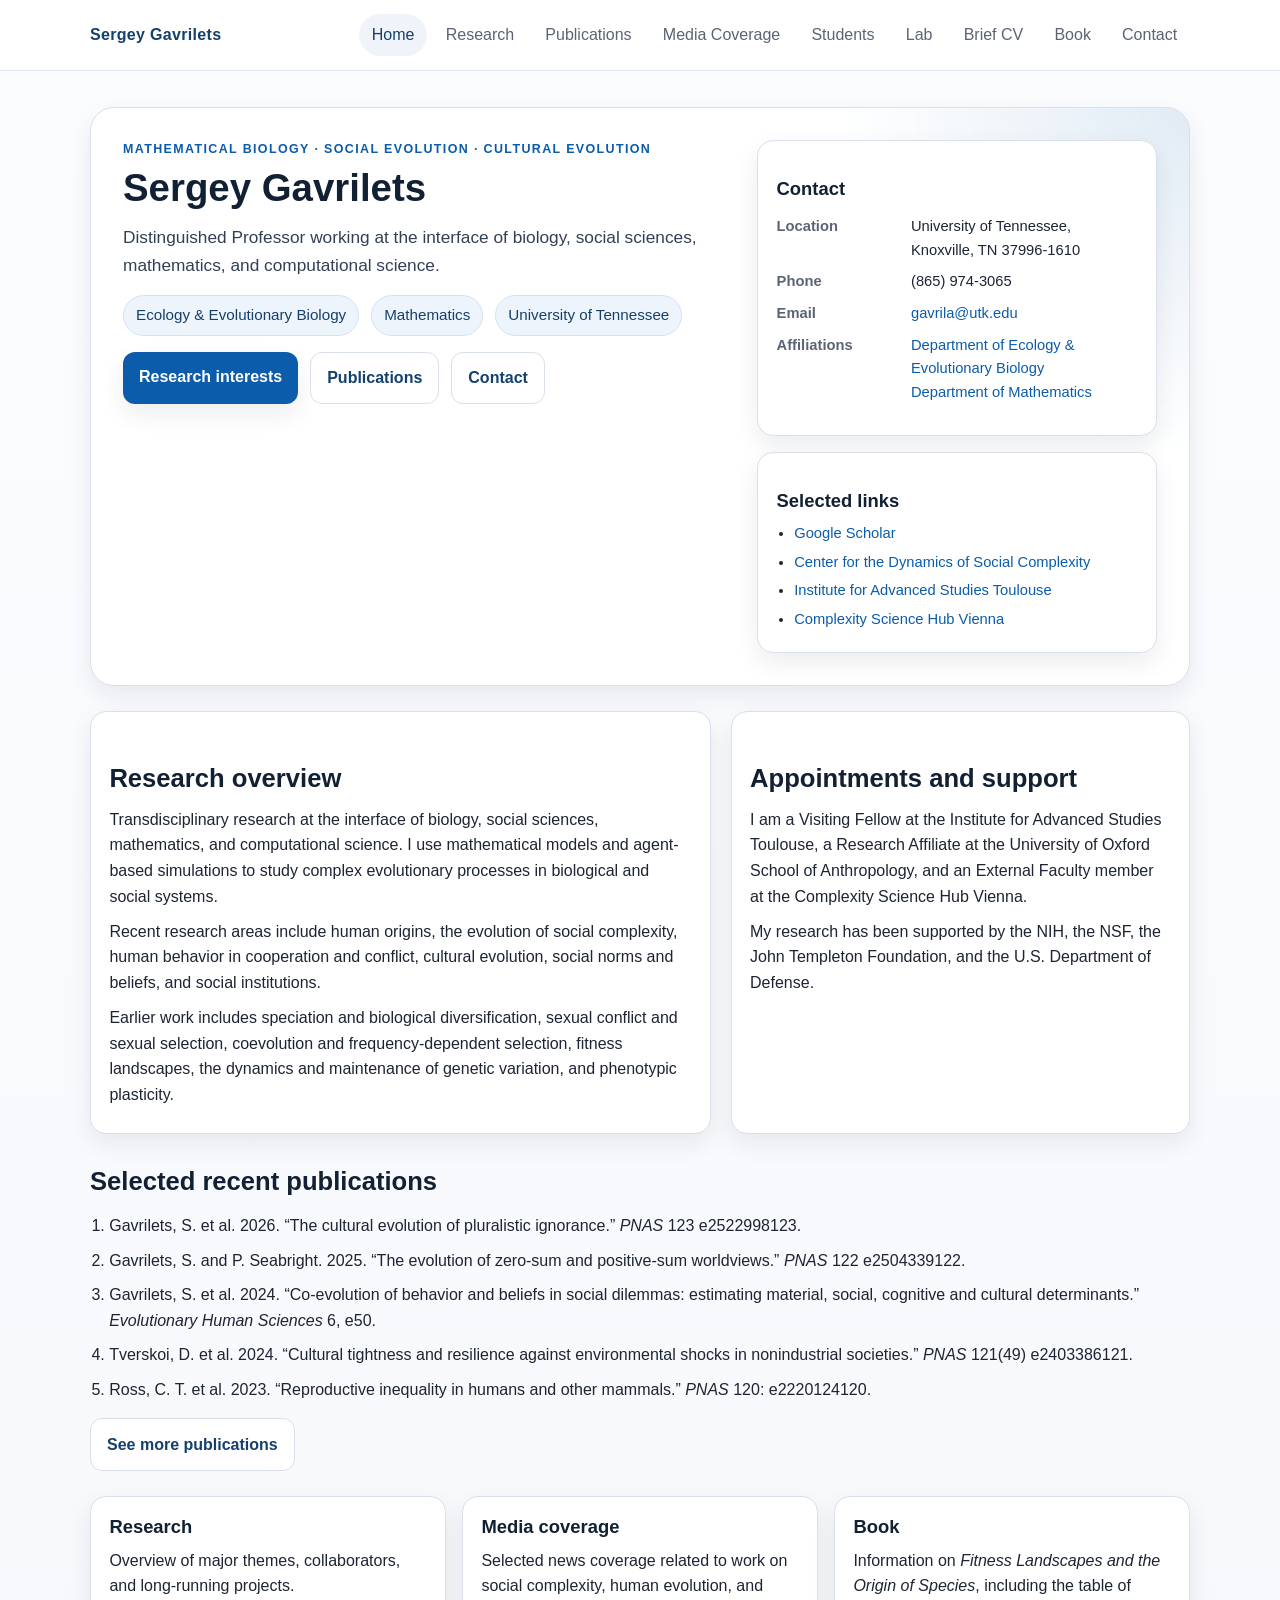
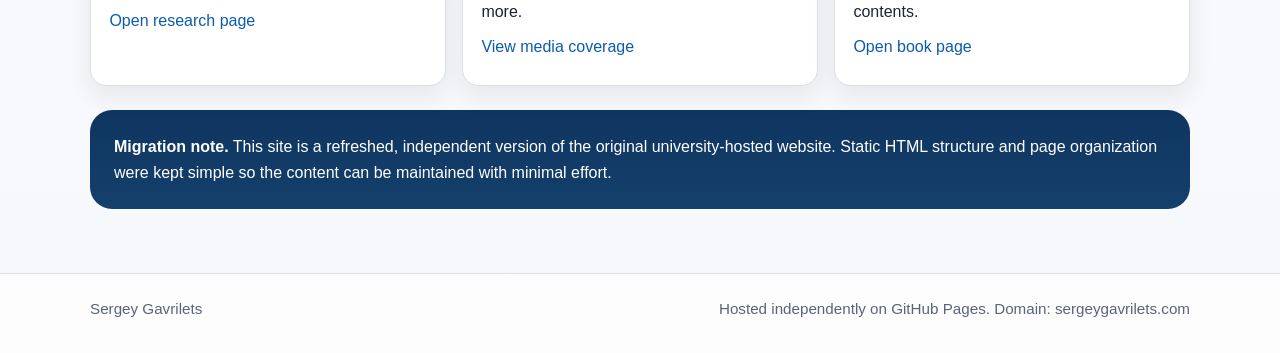
==== index.html @ c270848b "Add files via upload" ====
<!DOCTYPE html>
<html lang="en">
<head>
  <meta charset="utf-8">
  <meta name="viewport" content="width=device-width, initial-scale=1">
  <title>Sergey Gavrilets</title>
  <meta name="description" content="Sergey Gavrilets — research, publications, and contact information.">
  <link rel="stylesheet" href="/assets/css/styles.css">
</head>
<body>
<header class="site-header">
  <div class="container header-inner">
    <a class="brand" href="/">Sergey Gavrilets</a>
    <button class="nav-toggle" data-nav-toggle aria-expanded="false" aria-label="Toggle navigation">Menu</button>
    <nav class="main-nav" aria-label="Primary">
      <ul><li><a href="/" aria-current="page">Home</a></li><li><a href="/research/">Research</a></li><li><a href="/publications/">Publications</a></li><li><a href="/media/">Media Coverage</a></li><li><a href="/students/">Students</a></li><li><a href="/lab/">Lab</a></li><li><a href="/brief_cv/">Brief CV</a></li><li><a href="/books/">Book</a></li><li><a href="/contact/">Contact</a></li></ul>
    </nav>
  </div>
</header>
<main>
  <div class="container">
<section class="hero">
  <div class="hero-grid">
    <div>
      <div class="eyebrow">Mathematical biology · social evolution · cultural evolution</div>
      <h1>Sergey Gavrilets</h1>
      <p class="lead">Distinguished Professor working at the interface of biology, social sciences, mathematics, and computational science.</p>
      <div class="badge-row">
        <span class="badge">Ecology &amp; Evolutionary Biology</span>
        <span class="badge">Mathematics</span>
        <span class="badge">University of Tennessee</span>
      </div>
      <div class="action-row">
        <a class="button" href="/research/">Research interests</a>
        <a class="button secondary" href="/publications/">Publications</a>
        <a class="button secondary" href="/contact/">Contact</a>
      </div>
    </div>
    <div>
      <div class="panel">
        <h3>Contact</h3>
        <dl class="kv small">
          <dt>Location</dt><dd>University of Tennessee, Knoxville, TN 37996-1610</dd>
          <dt>Phone</dt><dd>(865) 974-3065</dd>
          <dt>Email</dt><dd><a href="mailto:gavrila@utk.edu">gavrila@utk.edu</a></dd>
          <dt>Affiliations</dt><dd><a href="https://eeb.bio.utk.edu/" target="_blank" rel="noopener">Department of Ecology &amp; Evolutionary Biology</a><br><a href="https://www.math.utk.edu/" target="_blank" rel="noopener">Department of Mathematics</a></dd>
        </dl>
      </div>
      <div class="panel">
        <h3>Selected links</h3>
        <ul class="list-clean small">
          <li><a href="https://scholar.google.com/" target="_blank" rel="noopener">Google Scholar</a></li>
          <li><a href="https://www.dysoc.org/" target="_blank" rel="noopener">Center for the Dynamics of Social Complexity</a></li>
          <li><a href="https://www.iast.fr/" target="_blank" rel="noopener">Institute for Advanced Studies Toulouse</a></li>
          <li><a href="https://www.csh.ac.at/" target="_blank" rel="noopener">Complexity Science Hub Vienna</a></li>
        </ul>
      </div>
    </div>
  </div>
</section>

<section class="section two-col">
  <div class="card">
    <h2>Research overview</h2>
    <p>Transdisciplinary research at the interface of biology, social sciences, mathematics, and computational science. I use mathematical models and agent-based simulations to study complex evolutionary processes in biological and social systems.</p>
    <p>Recent research areas include human origins, the evolution of social complexity, human behavior in cooperation and conflict, cultural evolution, social norms and beliefs, and social institutions.</p>
    <p>Earlier work includes speciation and biological diversification, sexual conflict and sexual selection, coevolution and frequency-dependent selection, fitness landscapes, the dynamics and maintenance of genetic variation, and phenotypic plasticity.</p>
  </div>
  <div class="card">
    <h2>Appointments and support</h2>
    <p>I am a Visiting Fellow at the Institute for Advanced Studies Toulouse, a Research Affiliate at the University of Oxford School of Anthropology, and an External Faculty member at the Complexity Science Hub Vienna.</p>
    <p>My research has been supported by the NIH, the NSF, the John Templeton Foundation, and the U.S. Department of Defense.</p>
  </div>
</section>

<section class="section">
  <h2>Selected recent publications</h2>
  <ol class="pub-list">
    <li>Gavrilets, S. et al. 2026. “The cultural evolution of pluralistic ignorance.” <em>PNAS</em> 123 e2522998123.</li>
    <li>Gavrilets, S. and P. Seabright. 2025. “The evolution of zero-sum and positive-sum worldviews.” <em>PNAS</em> 122 e2504339122.</li>
    <li>Gavrilets, S. et al. 2024. “Co-evolution of behavior and beliefs in social dilemmas: estimating material, social, cognitive and cultural determinants.” <em>Evolutionary Human Sciences</em> 6, e50.</li>
    <li>Tverskoi, D. et al. 2024. “Cultural tightness and resilience against environmental shocks in nonindustrial societies.” <em>PNAS</em> 121(49) e2403386121.</li>
    <li>Ross, C. T. et al. 2023. “Reproductive inequality in humans and other mammals.” <em>PNAS</em> 120: e2220124120.</li>
  </ol>
  <p><a class="button secondary" href="/publications/">See more publications</a></p>
</section>

<section class="section card-grid">
  <article class="card"><h3>Research</h3><p>Overview of major themes, collaborators, and long-running projects.</p><p><a href="/research/">Open research page</a></p></article>
  <article class="card"><h3>Media coverage</h3><p>Selected news coverage related to work on social complexity, human evolution, and more.</p><p><a href="/media/">View media coverage</a></p></article>
  <article class="card"><h3>Book</h3><p>Information on <em>Fitness Landscapes and the Origin of Species</em>, including the table of contents.</p><p><a href="/books/">Open book page</a></p></article>
</section>

<div class="callout">
  <strong>Migration note.</strong> This site is a refreshed, independent version of the original university-hosted website. Static HTML structure and page organization were kept simple so the content can be maintained with minimal effort.
</div>
</div>
</main>
<footer class="site-footer">
  <div class="container footer-inner">
    <div>Sergey Gavrilets</div>
    <div>Hosted independently on GitHub Pages. Domain: sergeygavrilets.com</div>
  </div>
</footer>
<script src="/assets/js/main.js"></script>
</body>
</html>
---- assets/css/styles.css ----
:root {
  --bg: #f7f8fb;
  --surface: #ffffff;
  --surface-2: #f0f4fa;
  --text: #1d2433;
  --muted: #5b6475;
  --line: #d9e0ea;
  --accent: #0b5cab;
  --accent-2: #15406c;
  --shadow: 0 10px 25px rgba(14, 31, 53, 0.08);
  --radius: 16px;
  --max: 1100px;
}
* { box-sizing: border-box; }
html { scroll-behavior: smooth; }
body {
  margin: 0;
  font-family: -apple-system, BlinkMacSystemFont, "Segoe UI", Roboto, Helvetica, Arial, sans-serif;
  color: var(--text);
  background: linear-gradient(180deg, #fbfcfe 0%, var(--bg) 100%);
  line-height: 1.6;
}
a { color: var(--accent); text-decoration: none; }
a:hover { text-decoration: underline; }
img { max-width: 100%; height: auto; }
.container { width: min(calc(100% - 2rem), var(--max)); margin: 0 auto; }
.site-header {
  position: sticky; top: 0; z-index: 50;
  background: rgba(255,255,255,.92); backdrop-filter: blur(10px);
  border-bottom: 1px solid rgba(217,224,234,.85);
}
.header-inner {
  display: flex; align-items: center; justify-content: space-between;
  gap: 1rem; padding: .9rem 0;
}
.brand { font-weight: 700; color: var(--accent-2); letter-spacing: .02em; }
.nav-toggle { display: none; background: var(--surface); border: 1px solid var(--line); border-radius: 10px; padding: .5rem .7rem; }
.main-nav ul {
  list-style: none; display: flex; flex-wrap: wrap; gap: .35rem; margin: 0; padding: 0;
}
.main-nav a {
  display: block; padding: .5rem .8rem; border-radius: 999px; color: var(--muted);
}
.main-nav a[aria-current="page"], .main-nav a:hover {
  background: var(--surface-2); color: var(--accent-2); text-decoration: none;
}
main { padding: 2.2rem 0 4rem; }
.hero {
  background: radial-gradient(circle at top right, rgba(11,92,171,.12), transparent 28%), var(--surface);
  border: 1px solid var(--line); border-radius: 24px; padding: 2rem; box-shadow: var(--shadow);
}
.hero-grid {
  display: grid; grid-template-columns: 1.45fr .95fr; gap: 1.5rem; align-items: start;
}
.eyebrow { text-transform: uppercase; font-size: .78rem; letter-spacing: .11em; color: var(--accent); font-weight: 700; }
h1, h2, h3 { line-height: 1.22; color: #122033; }
h1 { font-size: clamp(2rem, 3vw, 3.1rem); margin: .35rem 0 .75rem; }
h2 { font-size: 1.6rem; margin: 2rem 0 .8rem; }
h3 { font-size: 1.15rem; margin: 1.2rem 0 .45rem; }
p { margin: .6rem 0; }
.lead { font-size: 1.08rem; color: #324055; }
.muted { color: var(--muted); }
.badge-row, .action-row { display: flex; gap: .75rem; flex-wrap: wrap; margin-top: 1rem; }
.badge { background: #eef4fb; color: var(--accent-2); border: 1px solid #d3e2f3; padding: .45rem .75rem; border-radius: 999px; font-size: .95rem; }
.button {
  display: inline-block; background: var(--accent); color: #fff; padding: .78rem 1rem;
  border-radius: 12px; font-weight: 600; box-shadow: var(--shadow);
}
.button.secondary { background: var(--surface); color: var(--accent-2); border: 1px solid var(--line); box-shadow: none; }
.button:hover { text-decoration: none; filter: brightness(.98); }
.card-grid { display: grid; grid-template-columns: repeat(3, 1fr); gap: 1rem; margin-top: 1.4rem; }
.card, .panel {
  background: var(--surface); border: 1px solid var(--line); border-radius: var(--radius);
  padding: 1.15rem 1.15rem 1rem; box-shadow: var(--shadow);
}
.card h3 { margin-top: 0; }
.panel + .panel { margin-top: 1rem; }
.two-col { display: grid; grid-template-columns: 1.15fr .85fr; gap: 1.2rem; }
.section { margin-top: 1.6rem; }
.list-clean { margin: .6rem 0 0; padding-left: 1.1rem; }
.list-clean li { margin: .3rem 0; }
.kv { display: grid; grid-template-columns: 120px 1fr; gap: .5rem .9rem; }
.kv dt { color: var(--muted); font-weight: 600; }
.kv dd { margin: 0; }
.pub-list { padding-left: 1.2rem; }
.pub-list li { margin: .55rem 0; }
.note {
  border-left: 4px solid #b7cce7; padding: .75rem 1rem; background: #f5f9ff;
  border-radius: 0 12px 12px 0; color: #304158;
}
.callout {
  background: linear-gradient(180deg, #0e3560, #15406c);
  color: #fff; border-radius: 22px; padding: 1.5rem; margin-top: 1.5rem;
}
.callout a { color: #fff; text-decoration: underline; }
.site-footer {
  border-top: 1px solid var(--line); background: rgba(255,255,255,.8); padding: 1.4rem 0 2rem;
}
.footer-inner { display: flex; justify-content: space-between; gap: 1rem; flex-wrap: wrap; color: var(--muted); font-size: .95rem; }
.small { font-size: .92rem; }
.hr { height: 1px; background: var(--line); margin: 1.5rem 0; }
@media (max-width: 900px) {
  .hero-grid, .two-col, .card-grid { grid-template-columns: 1fr; }
}
@media (max-width: 760px) {
  .nav-toggle { display: inline-flex; }
  .main-nav { display: none; width: 100%; }
  .main-nav.open { display: block; }
  .header-inner { flex-wrap: wrap; }
  .main-nav ul { flex-direction: column; align-items: stretch; }
  .main-nav a { border-radius: 12px; }
  main { padding-top: 1.2rem; }
  .hero { padding: 1.25rem; }
}
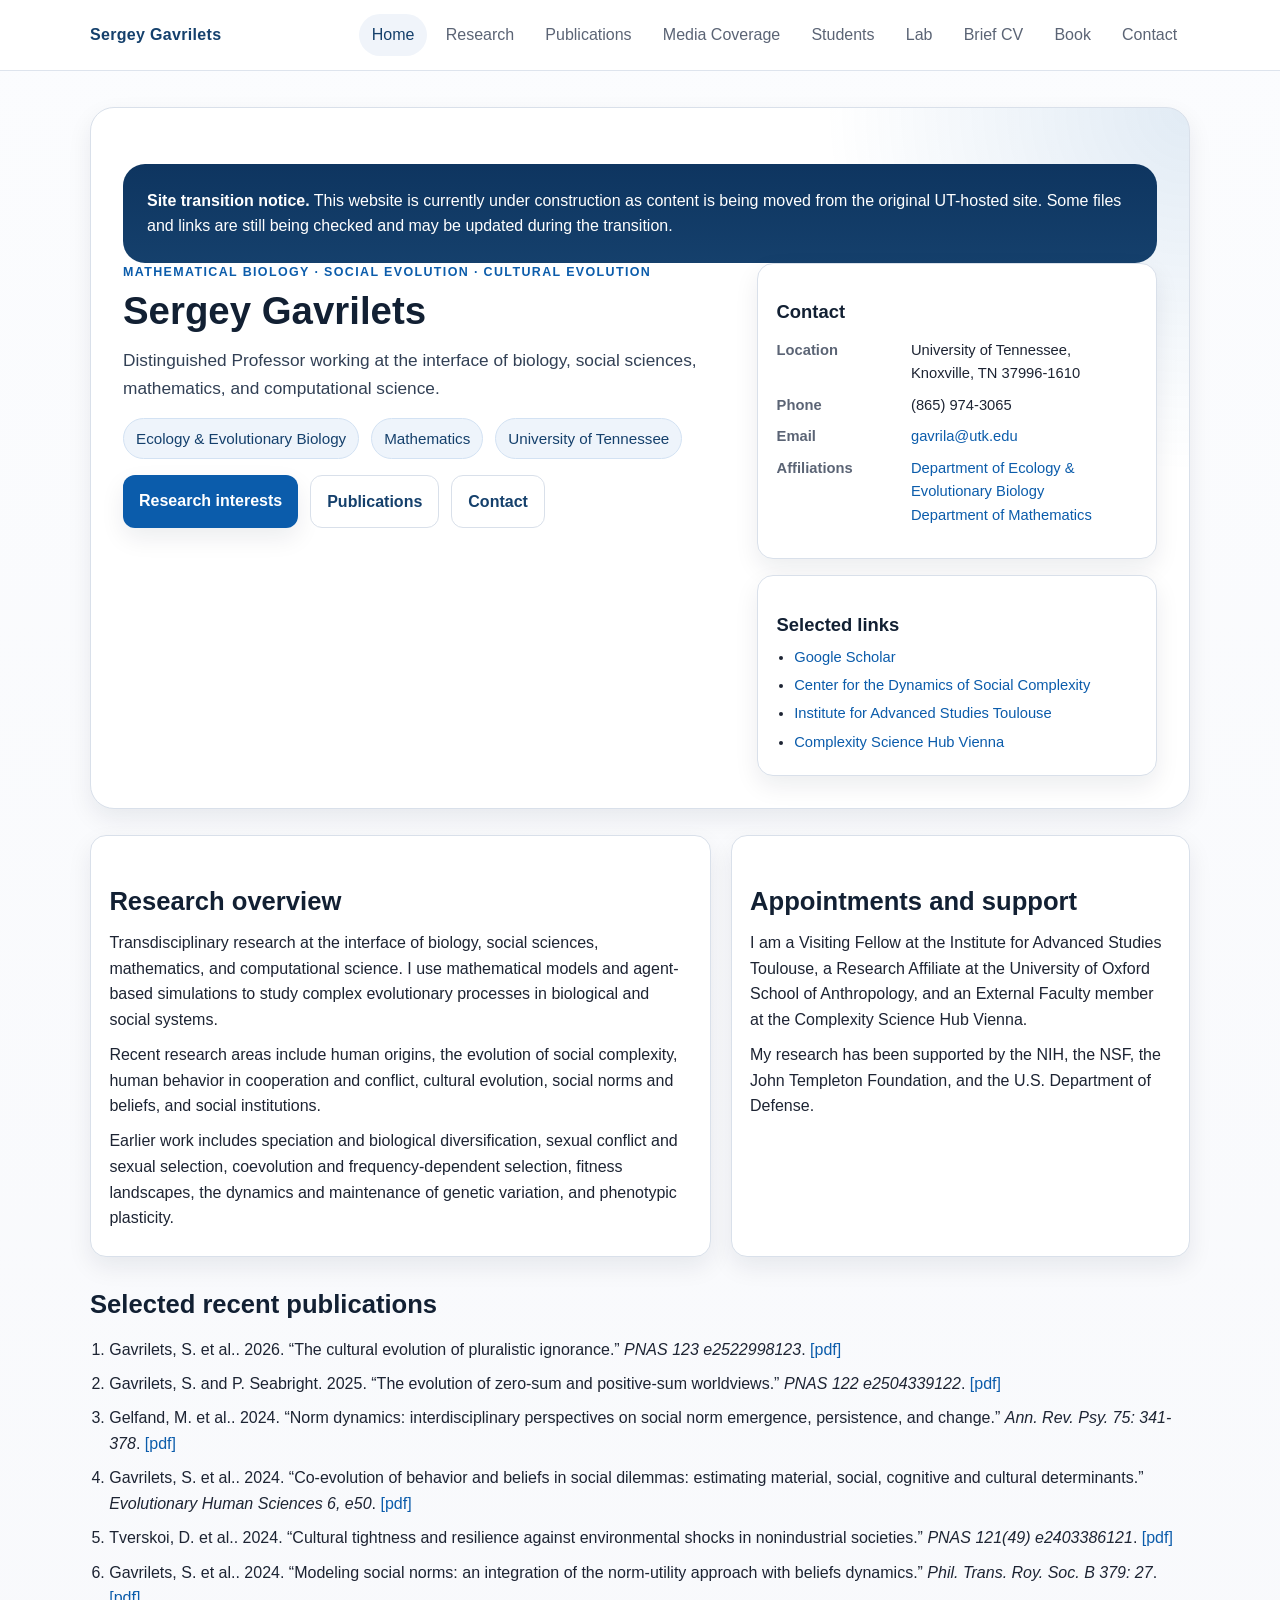
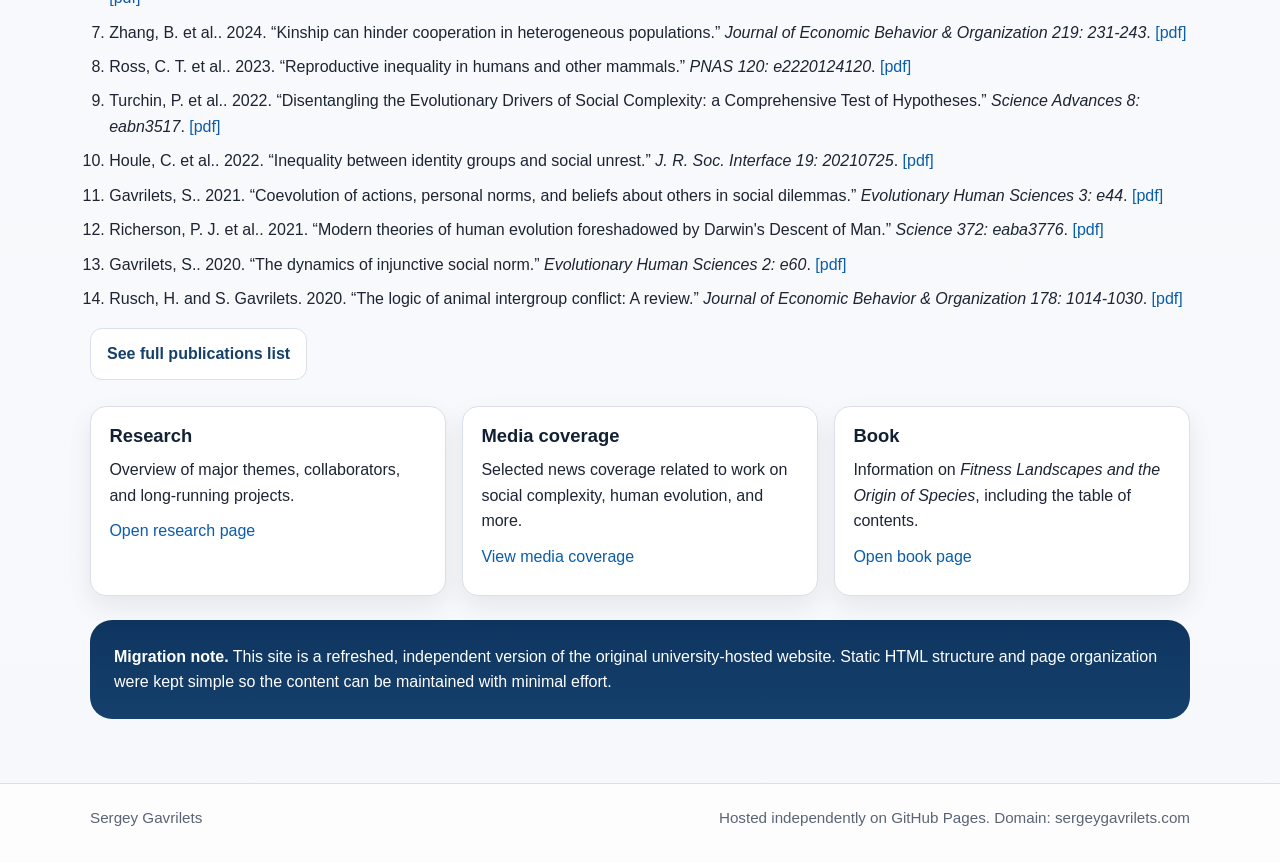
==== commit 95e24d9f: "Add files via upload" ====
--- a/index.html
+++ b/index.html
@@ -20,6 +20,7 @@
 <main>
   <div class="container">
 <section class="hero">
+<div class="callout"><strong>Site transition notice.</strong> This website is currently under construction as content is being moved from the original UT-hosted site. Some files and links are still being checked and may be updated during the transition.</div>
   <div class="hero-grid">
     <div>
       <div class="eyebrow">Mathematical biology · social evolution · cultural evolution</div>
@@ -76,13 +77,22 @@
 <section class="section">
   <h2>Selected recent publications</h2>
   <ol class="pub-list">
-    <li>Gavrilets, S. et al. 2026. “The cultural evolution of pluralistic ignorance.” <em>PNAS</em> 123 e2522998123.</li>
-    <li>Gavrilets, S. and P. Seabright. 2025. “The evolution of zero-sum and positive-sum worldviews.” <em>PNAS</em> 122 e2504339122.</li>
-    <li>Gavrilets, S. et al. 2024. “Co-evolution of behavior and beliefs in social dilemmas: estimating material, social, cognitive and cultural determinants.” <em>Evolutionary Human Sciences</em> 6, e50.</li>
-    <li>Tverskoi, D. et al. 2024. “Cultural tightness and resilience against environmental shocks in nonindustrial societies.” <em>PNAS</em> 121(49) e2403386121.</li>
-    <li>Ross, C. T. et al. 2023. “Reproductive inequality in humans and other mammals.” <em>PNAS</em> 120: e2220124120.</li>
+    <li>Gavrilets, S. et al.. 2026. “The cultural evolution of pluralistic ignorance.” <em>PNAS 123 e2522998123</em>. <a href="/papers/2026-the-cultural-evolution-of-pluralistic-ignorance.pdf">[pdf]</a></li>
+    <li>Gavrilets, S. and P. Seabright. 2025. “The evolution of zero-sum and positive-sum worldviews.” <em>PNAS 122 e2504339122</em>. <a href="/papers/2025-the-evolution-of-zero-sum-and-positive-sum-worldviews.pdf">[pdf]</a></li>
+    <li>Gelfand, M. et al.. 2024. “Norm dynamics: interdisciplinary perspectives on social norm emergence, persistence, and change.” <em>Ann. Rev. Psy. 75: 341-378</em>. <a href="/papers/2024-norm-dynamics-interdisciplinary-perspectives-on-social-norm-emergence-persistenc.pdf">[pdf]</a></li>
+    <li>Gavrilets, S. et al.. 2024. “Co-evolution of behavior and beliefs in social dilemmas: estimating material, social, cognitive and cultural determinants.” <em>Evolutionary Human Sciences 6, e50</em>. <a href="/papers/2024-co-evolution-of-behavior-and-beliefs-in-social-dilemmas-estimating-material-soci.pdf">[pdf]</a></li>
+    <li>Tverskoi, D. et al.. 2024. “Cultural tightness and resilience against environmental shocks in nonindustrial societies.” <em>PNAS 121(49) e2403386121</em>. <a href="/papers/2024-cultural-tightness-and-resilience-against-environmental-shocks-in-nonindustrial-.pdf">[pdf]</a></li>
+    <li>Gavrilets, S. et al.. 2024. “Modeling social norms: an integration of the norm-utility approach with beliefs dynamics.” <em>Phil. Trans. Roy. Soc. B 379: 27</em>. <a href="/papers/2024-modeling-social-norms-an-integration-of-the-norm-utility-approach-with-beliefs-d.pdf">[pdf]</a></li>
+    <li>Zhang, B. et al.. 2024. “Kinship can hinder cooperation in heterogeneous populations.” <em>Journal of Economic Behavior & Organization 219: 231-243</em>. <a href="/papers/2024-kinship-can-hinder-cooperation-in-heterogeneous-populations.pdf">[pdf]</a></li>
+    <li>Ross, C. T. et al.. 2023. “Reproductive inequality in humans and other mammals.” <em>PNAS 120: e2220124120</em>. <a href="/papers/2023-reproductive-inequality-in-humans-and-other-mammals.pdf">[pdf]</a></li>
+    <li>Turchin, P. et al.. 2022. “Disentangling the Evolutionary Drivers of Social Complexity: a Comprehensive Test of Hypotheses.” <em>Science Advances 8: eabn3517</em>. <a href="/papers/2022-disentangling-the-evolutionary-drivers-of-social-complexity-a-comprehensive-test.pdf">[pdf]</a></li>
+    <li>Houle, C. et al.. 2022. “Inequality between identity groups and social unrest.” <em>J. R. Soc. Interface 19: 20210725</em>. <a href="/papers/2022-inequality-between-identity-groups-and-social-unrest.pdf">[pdf]</a></li>
+    <li>Gavrilets, S.. 2021. “Coevolution of actions, personal norms, and beliefs about others in social dilemmas.” <em>Evolutionary Human Sciences 3: e44</em>. <a href="/papers/2021-coevolution-of-actions-personal-norms-and-beliefs-about-others-in-social-dilemma.pdf">[pdf]</a></li>
+    <li>Richerson, P. J. et al.. 2021. “Modern theories of human evolution foreshadowed by Darwin's Descent of Man.” <em>Science 372: eaba3776</em>. <a href="/papers/2021-modern-theories-of-human-evolution-foreshadowed-by-darwins-descent-of-man.pdf">[pdf]</a></li>
+    <li>Gavrilets, S.. 2020. “The dynamics of injunctive social norm.” <em>Evolutionary Human Sciences 2: e60</em>. <a href="/papers/2020-the-dynamics-of-injunctive-social-norm.pdf">[pdf]</a></li>
+    <li>Rusch, H. and S. Gavrilets. 2020. “The logic of animal intergroup conflict: A review.” <em>Journal of Economic Behavior & Organization 178: 1014-1030</em>. <a href="/papers/2020-the-logic-of-animal-intergroup-conflict-a-review.pdf">[pdf]</a></li>
   </ol>
-  <p><a class="button secondary" href="/publications/">See more publications</a></p>
+  <p><a class="button secondary" href="/publications/">See full publications list</a></p>
 </section>
 
 <section class="section card-grid">
